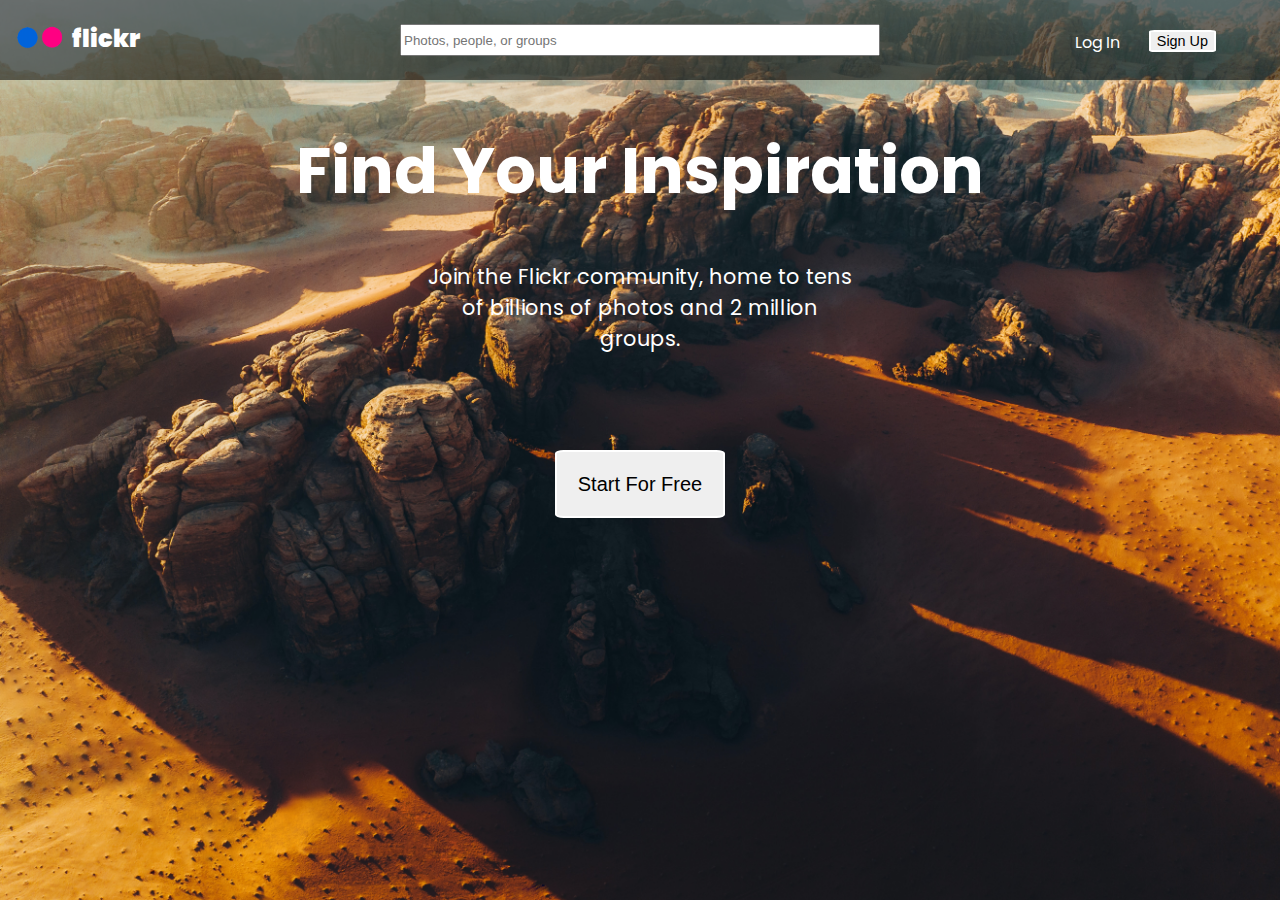
==== index.html @ 8e860e3f "Renamed Flickr.html to index.html" ====
<!DOCTYPE html>
<html lang="en">

<head>
    <meta charset="UTF-8">
    <meta name="viewport" content="width=device-width, initial-scale=1.0">
    <title>Flickr</title>
    <link rel="stylesheet" href="Flickr.css">
    <link rel="preconnect" href="https://fonts.googleapis.com">
    <link rel="preconnect" href="https://fonts.gstatic.com" crossorigin>
    <link href="https://fonts.googleapis.com/css2?family=Poppins&display=swap" rel="stylesheet">
</head>

<body>

    <div class="container">
        <header>
            <div class="left">
                <img class="logo" src="flickr-logo-png-17.png" alt="">
                <div class="logo-text">flickr</div>
            </div>
            <div class="mid">
                <input type="search" class="searchBar" placeholder="Photos, people, or groups">
            </div>
            <div class="right">
                <span class="login"><a href="#">Log In</a></span>
                <button class="signUp"><a href="#">Sign Up</a></button>
            </div>
        </header>
    </div>
    <div class="content">
        <h1 class="heading">Find Your Inspiration</h1>
        <div class="lower-heading">Join the Flickr community, home to tens of billions of photos and 2 million groups.
        </div>
    </div>
    <button class="start-button">Start For Free</button>
</body>

</html>
---- Flickr.css ----
body {
    margin: 0px;
    padding: 0px;
    background-image: url(neom.jpg);
    background-size: cover;
    background-repeat: no-repeat;
    height: 100vh;
    font-family: Poppins, sans-serif;

}


header {
    display: flex;
    justify-content: space-between;
    align-items: flex-start;
    color: white;
    background-color: rgba(0, 0, 0, 0.55);
}

div {
    margin: 0px;
    padding: 0px;
}

.logo {
    width: 3rem;
    height: 3rem;
    position: absolute;
    top: 0.9rem;
    left: 1rem;
}


.logo-text {
    display: inline;
    position: absolute;
    top: 1.3rem;
    left: 4.5rem;
    font-size: x-large;
    font-weight: 900;
}

.logo-text:hover {
    cursor: pointer;
}

.searchBar {
    margin: 1.5rem;
    width: 30rem;
    height: 2rem;
}

.login a {
    margin: 1rem;
    text-decoration: none;
    color: white;
    position: absolute;
    top: 0.9rem;
    right: 9rem;
}

.signUp {
    font-size: 0.9rem;
    border-radius: 8%;
    border: solid white 2px;
    font-weight: 500;
    position: absolute;
    top: 1.9rem;
    right: 4rem;

}

.signUp a {
    text-decoration: none;
    color: black;
}

.signUp:hover {
    cursor: pointer;
    background-color: grey;
}

.content {
    font-size: 2rem;
    color: white;
    font-weight: 350px;
    display: block;
    text-align: center;
    margin: auto;

}

.lower-heading {
    font-size: 1.3rem;
    text-align: center;
    width: 27rem;
    margin: auto;
}

.start-button {
    padding: 1.3rem;
    font-size: 20px;
    margin: auto;
    margin-top: 6rem;
    margin-bottom: 6rem;
    border: solid white 2px;
    border-radius: 5%;
    cursor: pointer;
    display: block;
}

.start-button:hover {
    background-color: grey;
}

@media(max-width:899px) {
    .login {
        margin-left: 3rem;
        margin-right: 1rem;

    }

}

@media(max-width:850px) {
    .searchBar {
        width: 20rem;
    }
}

@media(max-width:720px) {
    .login a {
        right: 7.5rem;
    }

    .signUp {
        right: 2rem;
    }
}

@media(max-width:660px) {
    .searchBar {
        width: 12rem;
    }

    .login a {
        right: 6rem;
    }

    .signUp {
        right: 2rem;
    }

    .logo {
        height: 2rem;
        width: 2rem;
        top: 1.75rem;
    }

    .logo-text {
        font-size: medium;
        font-weight: 500;
        top: 2rem;
        left: 3.5rem;
    }
}

@media(max-width:460px) {
    .searchBar {
        width: 8rem;
    }

    .login a,
    .signUp {
        font-size: small;
        margin-left: 1rem;
    }

    .login a {
        right: 4.7rem;
    }

    .signUp {
        right: 1rem;
    }

    .searchBar {
        margin-top: 1.5rem;
        margin-left: 1rem;
        margin-right: 1rem;
    }

    .logo {
        left: 0.5rem;
    }

    .logo-text {
        left: 3rem;
    }

    .content {
        font-size: large;
    }
}
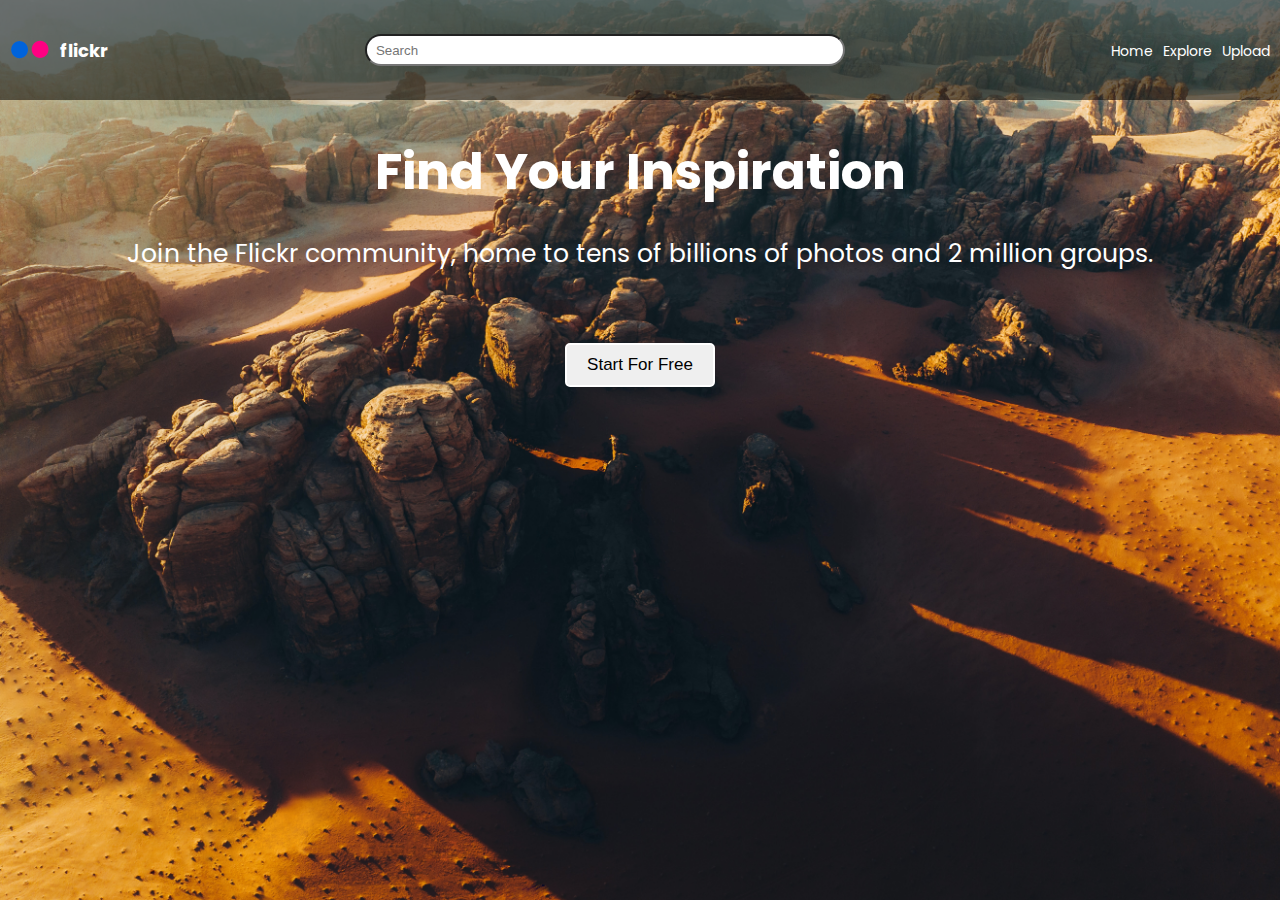
==== commit 147ad884: "Update and rename Flickr.html to index.html" ====
--- a/index.html
+++ b/index.html
@@ -13,25 +13,32 @@
 
 <body>
 
-    <div class="container">
-        <header>
-            <div class="left">
-                <img class="logo" src="flickr-logo-png-17.png" alt="">
-                <div class="logo-text">flickr</div>
-            </div>
-            <div class="mid">
-                <input type="search" class="searchBar" placeholder="Photos, people, or groups">
-            </div>
-            <div class="right">
-                <span class="login"><a href="#">Log In</a></span>
-                <button class="signUp"><a href="#">Sign Up</a></button>
-            </div>
-        </header>
-    </div>
+    <header>
+        <div class="logo-container">
+            <img class="logo" src="flickr-logo-png-17.png" alt="">
+            <div class="logo-text">flickr</div>
+        </div>
+        <div class="search-container">
+            <input type="search" class="searchBar" placeholder="  Search">
+        </div>
+        <nav>
+            <ul>
+                <li><a href="#">Home</a></li>
+                <li><a href="#">Explore</a></li>
+                <li><a href="#">Upload</a></li>
+            </ul>
+        </nav>
+        <div class="menu-toggle">
+            <span></span>
+            <span></span>
+            <span></span>
+        </div>
+    </header>
+
     <div class="content">
         <h1 class="heading">Find Your Inspiration</h1>
-        <div class="lower-heading">Join the Flickr community, home to tens of billions of photos and 2 million groups.
-        </div>
+        <p class="subheading">Join the Flickr community, home to tens of billions of photos and 2 million groups.
+        </p>
     </div>
     <button class="start-button">Start For Free</button>
 </body>
--- a/Flickr.css
+++ b/Flickr.css
@@ -1,44 +1,55 @@
+html,
+body {
+    height: 100%;
+    overflow-x: hidden;
+}
+
+.container {
+    min-height: 100%;
+    display: flex;
+    flex-direction: column;
+}
+
+.content {
+    flex: 1;
+}
+
+/* The above part is added so that when the screen size reduces, no white space is seen. */
+
 body {
     margin: 0px;
     padding: 0px;
     background-image: url(neom.jpg);
     background-size: cover;
     background-repeat: no-repeat;
-    height: 100vh;
     font-family: Poppins, sans-serif;
 
 }
 
-
 header {
     display: flex;
+    align-items: center;
     justify-content: space-between;
-    align-items: flex-start;
+    background-color: rgba(0, 0, 0, 0.55);
     color: white;
-    background-color: rgba(0, 0, 0, 0.55);
+    padding: 10px;
 }
 
-div {
-    margin: 0px;
-    padding: 0px;
+.logo-container {
+    display: flex;
+    align-items: center;
 }
 
 .logo {
-    width: 3rem;
-    height: 3rem;
-    position: absolute;
-    top: 0.9rem;
-    left: 1rem;
+    width: 40px;
+    height: 40px;
+    margin-right: 10px;
 }
 
 
 .logo-text {
-    display: inline;
-    position: absolute;
-    top: 1.3rem;
-    left: 4.5rem;
-    font-size: x-large;
-    font-weight: 900;
+    font-size: 18px;
+    font-weight: 700;
 }
 
 .logo-text:hover {
@@ -49,157 +60,112 @@
     margin: 1.5rem;
     width: 30rem;
     height: 2rem;
+    border-radius: 25px;
 }
 
-.login a {
-    margin: 1rem;
-    text-decoration: none;
-    color: white;
-    position: absolute;
-    top: 0.9rem;
-    right: 9rem;
+.menu-toggle {
+    display: none;
+    flex-direction: column;
+    justify-content: center;
+    cursor: pointer;
 }
 
-.signUp {
-    font-size: 0.9rem;
-    border-radius: 8%;
-    border: solid white 2px;
-    font-weight: 500;
-    position: absolute;
-    top: 1.9rem;
-    right: 4rem;
-
+.menu-toggle span {
+    width: 25px;
+    height: 3px;
+    background-color: white;
+    margin-bottom: 4px;
 }
 
-.signUp a {
-    text-decoration: none;
-    color: black;
+nav,
+nav ul {
+    display: flex;
 }
 
-.signUp:hover {
-    cursor: pointer;
-    background-color: grey;
+nav ul {
+    list-style: none;
+    margin: 0;
+    padding: 0;
+}
+
+nav ul li {
+    margin-left: 10px;
+}
+
+nav ul li a {
+    color: white;
+    text-decoration: none;
+    font-size: 14px;
 }
 
 .content {
-    font-size: 2rem;
     color: white;
-    font-weight: 350px;
     display: block;
     text-align: center;
-    margin: auto;
-
 }
 
-.lower-heading {
-    font-size: 1.3rem;
-    text-align: center;
-    width: 27rem;
-    margin: auto;
+.heading {
+    font-size: 50px;
+    font-weight: 350px;
+    margin-bottom: 10px;
+}
+
+.subheading {
+    font-size: 25px;
 }
 
 .start-button {
-    padding: 1.3rem;
-    font-size: 20px;
-    margin: auto;
-    margin-top: 6rem;
-    margin-bottom: 6rem;
+    display: block;
+    margin: 70px auto;
+    padding: 10px 20px;
+    font-size: 17px;
     border: solid white 2px;
-    border-radius: 5%;
+    border-radius: 5px;
     cursor: pointer;
-    display: block;
 }
 
-.start-button:hover {
-    background-color: grey;
-}
-
-@media(max-width:899px) {
-    .login {
-        margin-left: 3rem;
-        margin-right: 1rem;
-
+@media(max-width: 805px) {
+    .logo-text {
+        font-size: 16px;
     }
 
-}
+    nav ul li {
+        margin: 5px 2px;
+    }
 
-@media(max-width:850px) {
+    nav ul li a {
+        font-size: 12px;
+    }
+
     .searchBar {
-        width: 20rem;
+        width: 10rem;
     }
 }
 
-@media(max-width:720px) {
-    .login a {
-        right: 7.5rem;
+
+@media(max-width: 450px) {
+
+    .menu-toggle {
+        display: flex;
     }
 
-    .signUp {
-        right: 2rem;
-    }
-}
-
-@media(max-width:660px) {
-    .searchBar {
-        width: 12rem;
+    nav {
+        display: none;
     }
 
-    .login a {
-        right: 6rem;
-    }
-
-    .signUp {
-        right: 2rem;
-    }
-
-    .logo {
-        height: 2rem;
-        width: 2rem;
-        top: 1.75rem;
-    }
-
-    .logo-text {
-        font-size: medium;
-        font-weight: 500;
-        top: 2rem;
-        left: 3.5rem;
-    }
-}
-
-@media(max-width:460px) {
-    .searchBar {
-        width: 8rem;
-    }
-
-    .login a,
-    .signUp {
-        font-size: small;
-        margin-left: 1rem;
-    }
-
-    .login a {
-        right: 4.7rem;
-    }
-
-    .signUp {
-        right: 1rem;
+    nav ul li {
+        margin: 5px 1px;
     }
 
     .searchBar {
-        margin-top: 1.5rem;
-        margin-left: 1rem;
-        margin-right: 1rem;
+        width: 7rem;
     }
 
-    .logo {
-        left: 0.5rem;
+    .start-button {
+        font-size: 14px;
     }
 
-    .logo-text {
-        left: 3rem;
-    }
-
-    .content {
-        font-size: large;
+    header {
+        justify-content: space-around
     }
 }